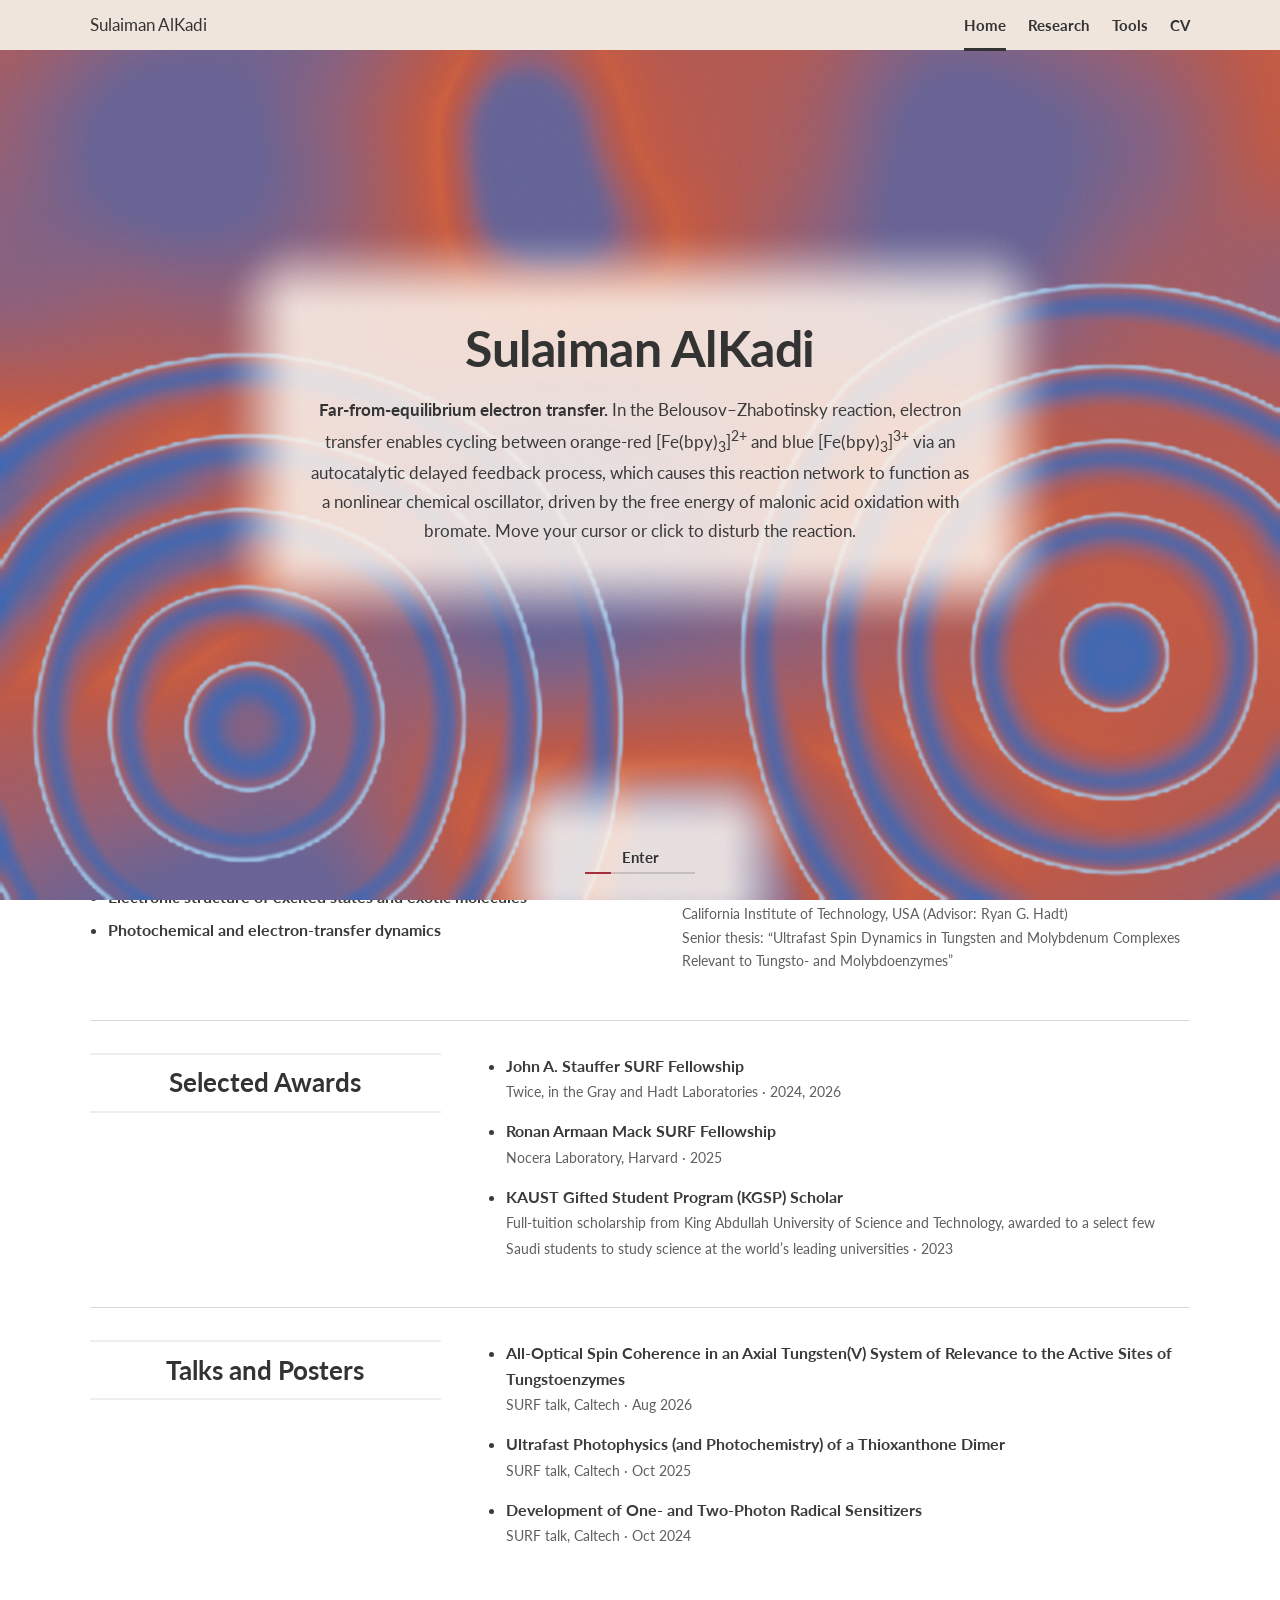
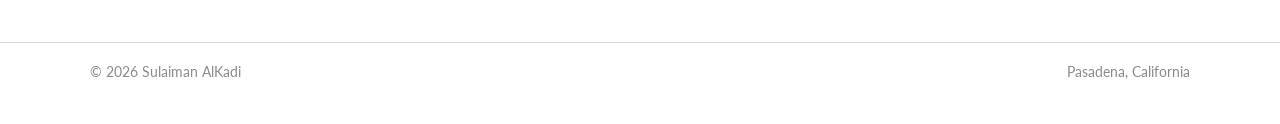
==== index.html @ 79c08b64 "Personal website" ====
<!DOCTYPE html>
<html lang="en">
<head>
<meta charset="utf-8">
<meta name="viewport" content="width=device-width, initial-scale=1">
<title>Sulaiman AlKadi</title>
<link rel="icon" href="favicon.ico" sizes="any">
<link rel="icon" type="image/png" sizes="48x48" href="favicon-48.png">
<link rel="apple-touch-icon" href="apple-touch-icon.png">
<meta name="description" content="Sulaiman AlKadi, chemistry undergraduate at Caltech: spectroscopy of spin and electron transfer in molecules, and software for reading spectra.">
<link rel="preconnect" href="https://fonts.googleapis.com">
<link rel="preconnect" href="https://fonts.gstatic.com" crossorigin>
<link rel="stylesheet" href="https://fonts.googleapis.com/css2?family=Lato:ital,wght@0,400;0,700;1,400&family=IBM+Plex+Mono&display=swap">
<link rel="stylesheet" href="style.css?v=11">
<script>
/* Decide before the first paint whether the opening cover runs: once per session, never with reduced motion. */
(function(){ try {
  var force = /[?&]intro(=|&|$)/.test(location.search);
  if (!force && (sessionStorage.getItem("cover-seen") || matchMedia("(prefers-reduced-motion: reduce)").matches)) return;
  document.documentElement.classList.add("cover-on");
} catch (e) {} })();
</script>
</head>
<body>

<header class="topbar">
  <div class="wrap">
    <a class="brand" href="index.html">Sulaiman AlKadi</a>
    <nav aria-label="Site">
      <a href="index.html" aria-current="page">Home</a>
      <a href="research.html">Research</a>
      <a href="tools.html">Tools</a>
      <a href="cv.html">CV</a>
    </nav>
  </div>
</header>

<div id="cover" aria-label="Opening animation">
  <canvas aria-hidden="true"></canvas>
  <div class="cover-text">
    <h1>Sulaiman AlKadi</h1>
    <p><b>Far-from-equilibrium electron transfer.</b> In the Belousov–Zhabotinsky reaction, electron transfer enables cycling between orange-red [Fe(bpy)<sub>3</sub>]<sup>2+</sup> and blue [Fe(bpy)<sub>3</sub>]<sup>3+</sup> via an autocatalytic delayed feedback process, which causes this reaction network to function as a nonlinear chemical oscillator, driven by the free energy of malonic acid oxidation with bromate. <span class="fine">Move your cursor or click to disturb the reaction.</span><span class="coarse">Tap to start a wave.</span></p>
  </div>
  <div class="cover-foot"><button class="cover-enter" type="button">Enter<span class="bar"><i></i></span></button></div>
</div>

<section class="home-band">
  <div class="wrap">
    <div class="who">
      <div class="disc">
        <img class="portrait" src="photo.jpg" alt="Sulaiman AlKadi"
             onerror="this.remove()">
      </div>
      <h1>Sulaiman AlKadi</h1>
      <p class="line">Undergraduate researcher</p>
      <p class="line"><a href="https://www.cce.caltech.edu/">California Institute of Technology</a></p>
      <p class="line">Hadt Laboratory</p>
    </div>
    <div class="greet">
      <h2>Hello, there</h2>
      <p>I am a senior in chemistry at Caltech, focusing on experimental physical chemistry, particularly spectroscopy, and I am also interested in electronic structure methods and scientific programming.</p>
      <p>I am applying to graduate programs in chemistry, chemical physics, and quantum science &amp; engineering, as well as other research positions. If you have an opportunity you would like to discuss or want to reach out, email is the easiest way to reach me.</p>
      <p><span class="email-stack"><span class="email-reveal" data-email="idakla.w.namialus|moc.liamg" tabindex="0"><span class="label">Show email</span><a class="addr" href="#">&nbsp;</a></span><span class="email-reveal" data-email="namialus|ude.hcetlac" tabindex="0"><span class="label">Show email</span><a class="addr" href="#">&nbsp;</a></span></span></p>
    </div>
  </div>
</section>

<div class="social" aria-label="Links">
  <a href="#" data-email="idakla.w.namialus|moc.liamg" title="Email" aria-label="Email"><svg viewBox="0 0 24 24"><path d="M2 5h20v14H2zm2 2v.5l8 5 8-5V7l-8 5z"/></svg></a>
  <a href="https://github.com/Sulaimaninator" title="GitHub" aria-label="GitHub"><svg viewBox="0 0 24 24"><path d="M12 2a10 10 0 0 0-3.2 19.5c.5.1.7-.2.7-.5v-1.8c-2.8.6-3.4-1.2-3.4-1.2-.4-1.1-1.1-1.5-1.1-1.5-.9-.6.1-.6.1-.6 1 .1 1.5 1 1.5 1 .9 1.6 2.4 1.1 3 .9.1-.7.4-1.1.6-1.4-2.2-.3-4.6-1.1-4.6-5 0-1.1.4-2 1-2.7-.1-.2-.4-1.2.1-2.6 0 0 .9-.3 2.8 1a9.6 9.6 0 0 1 5 0c1.9-1.3 2.8-1 2.8-1 .5 1.4.2 2.4.1 2.6.6.7 1 1.6 1 2.7 0 3.9-2.4 4.7-4.6 5 .4.3.7.9.7 1.9v2.8c0 .3.2.6.7.5A10 10 0 0 0 12 2z"/></svg></a>
  <a href="cv.html" title="CV" aria-label="CV">CV</a>
</div>

<main class="wrap">
  <div class="two">
    <div>
      <h2>Research Interests</h2>
      <ul>
        <li><a href="research.html#spectroscopy">Ultrafast and magnetic-resonance spectroscopy</a></li>
        <li><a href="research.html#electronic-structure">Electronic structure of excited states and exotic molecules</a></li>
        <li><a href="research.html#dynamics">Photochemical and electron-transfer dynamics</a></li>
      </ul>
    </div>
    <div>
      <h2>Education</h2>
      <ul class="edu">
        <li>🎓 <b>B.S., Chemistry, expected 2027</b><small>California Institute of Technology, USA (Advisor: Ryan G. Hadt)</small><small>Senior thesis: “Ultrafast Spin Dynamics in Tungsten and Molybdenum Complexes Relevant to Tungsto- and Molybdoenzymes”</small></li>
      </ul>
    </div>
  </div>

  <div class="labelled">
    <h2>Selected Awards</h2>
    <ul>
      <li><b>John A. Stauffer SURF Fellowship</b><small>Twice, in the Gray and Hadt Laboratories · 2024, 2026</small></li>
      <li><b>Ronan Armaan Mack SURF Fellowship</b><small>Nocera Laboratory, Harvard · 2025</small></li>
      <li><b>KAUST Gifted Student Program (KGSP) Scholar</b><small>Full-tuition scholarship from King Abdullah University of Science and Technology, awarded to a select few Saudi students to study science at the world’s leading universities · 2023</small></li>
    </ul>
  </div>

  <div class="labelled">
    <h2>Talks and Posters</h2>
    <ul>
      <li><b>All-Optical Spin Coherence in an Axial Tungsten(V) System of Relevance to the Active Sites of Tungstoenzymes</b><small>SURF talk, Caltech · Aug 2026</small></li>
      <li><b>Ultrafast Photophysics (and Photochemistry) of a Thioxanthone Dimer</b><small>SURF talk, Caltech · Oct 2025</small></li>
      <li><b>Development of One- and Two-Photon Radical Sensitizers</b><small>SURF talk, Caltech · Oct 2024</small></li>
    </ul>
  </div>
</main>

<footer><div class="wrap"><span>© 2026 Sulaiman AlKadi</span><span>Pasadena, California</span></div></footer>
<script src="cover.js?v=2"></script>
<script src="email.js?v=1"></script>
<script data-goatcounter="https://salkadi.goatcounter.com/count" async src="//gc.zgo.at/count.js"></script>
</body>
</html>
---- style.css ----
/* Sulaiman AlKadi — site stylesheet */
:root {
  --bar: #efe5dc;          /* top bar */
  --band: #fbf2ea;         /* page-title / home band */
  --disc: #f3c9b1;         /* circle behind the portrait */
  --paper: #ffffff;
  --panel: #f5f5f5;        /* grey info strip, cv cards */
  --ink: #3a3a3a;
  --ink-2: #5f5f5f;
  --ink-3: #8a8a8a;
  --rule: #d9d9d9;
  --heading: #333333;
  --title-faint: #e8b9a4;  /* big faint page title on the band */
  --link: #8a2536;
  --accent: #a62e40;
  --icon: #b5603f;         /* round social icons */
  --sans: "Lato", "Segoe UI", Helvetica, Arial, sans-serif;
  --mono: "IBM Plex Mono", Consolas, monospace;
  color-scheme: light;
}

* { box-sizing: border-box; }
[hidden] { display: none !important; }
html { scroll-behavior: smooth; }
body { margin: 0; background: var(--paper); color: var(--ink); font-family: var(--sans); font-size: 16px; line-height: 1.6; -webkit-font-smoothing: antialiased; }
a { color: var(--link); text-decoration: none; }
a:hover { text-decoration: underline; }
a:focus-visible, button:focus-visible { outline: 2px solid var(--accent); outline-offset: 2px; }
p { margin: 0 0 1em; }
h1, h2, h3 { font-family: var(--sans); color: var(--heading); font-weight: 700; line-height: 1.2; margin: 0; }

.wrap { width: min(1100px, calc(100% - 3rem)); margin: 0 auto; }
.narrow { width: min(860px, calc(100% - 3rem)); margin: 0 auto; }

/* text the owner fills in */
.fill { color: var(--ink-3); font-style: italic; border-bottom: 1px dashed #c9c9c9; }

/* ---------- top bar ---------- */
.topbar { background: var(--bar); position: sticky; top: 0; z-index: 10; }
.topbar .wrap { display: flex; justify-content: space-between; align-items: center; height: 50px; gap: 1rem; }
.topbar .brand { font-family: var(--sans); font-size: 1.05rem; color: var(--heading); }
.topbar .brand:hover { text-decoration: none; }
.topbar nav { display: flex; gap: 1.4rem; font-size: .95rem; font-weight: 700; }
.topbar nav a { color: var(--heading); padding: 14px 0 11px; border-bottom: 3px solid transparent; }
.topbar nav a:hover { text-decoration: none; color: #000; }
.topbar nav a[aria-current="page"] { border-bottom-color: var(--heading); }
@media (max-width: 640px) {
  .topbar nav { gap: .9rem; font-size: .85rem; }
  /* phones: the nav takes its own row under the name (it was wider than the screen) */
  .topbar .wrap { flex-wrap: wrap; height: auto; row-gap: 0; padding-top: .45rem; }
  .topbar nav { width: 100%; justify-content: space-between; gap: .4rem; }
  .topbar nav a { padding: 8px 0 7px; }
}

/* ---------- home band ---------- */
.home-band { background: var(--band); padding: 3.5rem 0 3rem; }
.home-band .wrap { display: grid; grid-template-columns: 1fr 1.1fr; gap: 3rem; align-items: start; }
.who { text-align: center; }
.disc { width: 300px; height: 300px; border-radius: 50%; background: var(--disc); margin: 0 auto 2rem; display: grid; place-items: center; }
.portrait { width: 245px; height: 245px; border-radius: 50%; object-fit: cover; display: block; }
.portrait.placeholder { background: #fff8f3; color: var(--ink-3); font-size: .85rem; display: grid; place-items: center; text-align: center; padding: 1rem; line-height: 1.4; }
.who h1 { font-size: 2.6rem; letter-spacing: -.01em; margin-bottom: 1rem; }
.who .line { font-size: 1.15rem; font-weight: 700; color: var(--ink-3); margin: 0 0 .3rem; }
.who .line a { color: #1f5fbf; }
.greet h2 { font-size: 2.4rem; color: var(--ink-3); margin-bottom: 1.6rem; }
.greet p { font-size: 1.15rem; line-height: 1.75; }
@media (max-width: 820px) { .home-band .wrap { grid-template-columns: 1fr; } .disc { width: 240px; height: 240px; } .portrait { width: 196px; height: 196px; } }

/* ---------- social icons ---------- */
.social { display: flex; justify-content: center; gap: 1.6rem; padding: 2.4rem 0 1.4rem; }
.social a { width: 54px; height: 54px; border-radius: 50%; background: var(--icon); color: #fff; display: grid; place-items: center; font-family: var(--sans); font-size: 1.15rem; font-weight: 700; }
.social a:hover { text-decoration: none; background: var(--accent); }
.social a svg { width: 26px; height: 26px; fill: #fff; }

/* ---------- two-column home sections ---------- */
.two { display: grid; grid-template-columns: 1fr 1fr; gap: 3rem; padding: 2rem 0; }
.two h2 { font-size: 1.6rem; text-align: center; margin-bottom: 1.2rem; }
.two ul { margin: 0; padding-left: 1.1rem; }
.two li { margin-bottom: .45rem; font-weight: 700; }
.two li a { color: var(--ink); }
.edu { list-style: none; padding: 0; }
.edu li { font-weight: 400; margin-bottom: 1rem; }
.edu b { display: block; }
.edu small { color: var(--ink-2); font-size: .9rem; display: block; }
@media (max-width: 820px) { .two { grid-template-columns: 1fr; } }

.labelled { display: grid; grid-template-columns: 1fr 2fr; gap: 3rem; padding: 2rem 0; border-top: 1px solid var(--rule); }
.labelled h2 { font-size: 1.6rem; text-align: center; padding: .8rem 0; border-top: 2px solid #eee; border-bottom: 2px solid #eee; align-self: start; }
.labelled ul { margin: 0; padding-left: 1.1rem; }
.labelled li { margin-bottom: .9rem; }
.labelled li b { display: block; }
.labelled li small { color: var(--ink-2); font-size: .9rem; }
@media (max-width: 820px) { .labelled { grid-template-columns: 1fr; gap: 1rem; } }

/* ---------- page title band ---------- */
.title-band { background: var(--band); padding: 2.6rem 0 2.2rem; }
.title-band .wrap { text-align: right; }
.title-band h1 { font-size: 3.2rem; color: var(--title-faint); letter-spacing: -.01em; }
.strip { background: var(--panel); padding: 1rem 0; font-size: .95rem; color: var(--ink-2); }

/* ---------- research entries ---------- */
.entry { padding: 2.4rem 0 1.4rem; }
.entry > h2 { font-size: 2rem; padding: .6rem 0; border-top: 2px solid #e6e6e6; border-bottom: 2px solid #e6e6e6; margin-bottom: 1.6rem; }
.entry .cols { display: grid; grid-template-columns: 1.15fr 1fr; gap: 2.5rem; align-items: start; }
.entry .cols.flip { grid-template-columns: 1fr 1.15fr; }
.entry .cols.flip .text { order: 2; }
.entry .text p { text-align: justify; hyphens: auto; }
.entry figure { margin: 0; text-align: center; }
.entry figure img { max-width: 100%; height: auto; }
.entry figure canvas.anim { display: block; width: 100%; aspect-ratio: 4 / 3; }
.entry figure .figbox { border: 1px dashed #cfcfcf; background: #fafafa; aspect-ratio: 4 / 3; display: grid; place-items: center; color: var(--ink-3); font-size: .9rem; font-style: italic; padding: 1rem; }
.entry figcaption { font-size: .85rem; color: var(--ink-2); margin-top: .6rem; }
.entry figcaption b { color: var(--ink); }
@media (max-width: 820px) { .entry .cols, .entry .cols.flip { grid-template-columns: 1fr; } .entry .cols.flip .text { order: 0; } }

/* ---------- publications / notes ---------- */
.pubs { padding: 1.5rem 0 2rem; }
.pubs h2 { font-size: 1.5rem; margin: 1.8rem 0 .8rem; padding-bottom: .4rem; border-bottom: 2px solid #e6e6e6; }
.pubs ol { margin: 0; padding-left: 1.4rem; }
.pubs li { margin-bottom: .9rem; }
.pubs li b { display: block; }
.pubs li b a { color: var(--heading); text-decoration: underline; }
.pubs li small { color: var(--ink-2); font-size: .9rem; }
.pubs li .links { font-size: .85rem; }
.pubs li .links a { margin-right: .8rem; }

/* ---------- software ---------- */
.tools { padding: 1.5rem 0 2rem; }
.tool { display: grid; grid-template-columns: 220px 1fr; gap: 2rem; padding: 1.8rem 0; border-bottom: 1px solid var(--rule); }
.tool:last-child { border-bottom: 0; }
.tool h2 { font-size: 1.45rem; }
.tool .meta { font-size: .85rem; color: var(--ink-2); margin-top: .4rem; line-height: 1.5; }
.tool .meta code { font-family: var(--mono); font-size: .8rem; background: var(--panel); padding: .1rem .35rem; border-radius: 3px; }
.tool .links { margin-top: .6rem; display: flex; flex-wrap: wrap; gap: .5rem; }
.tool .links a { font-size: .85rem; font-weight: 700; border: 1px solid var(--rule); border-radius: 3px; padding: .25rem .6rem; color: var(--heading); }
.tool .links a.live { background: var(--accent); border-color: var(--accent); color: #fff; }
.tool .links a:hover { text-decoration: none; border-color: var(--heading); }
.tool .body p { text-align: justify; hyphens: auto; }
.tool .body p:last-child { margin-bottom: 0; }
@media (max-width: 820px) { .tool { grid-template-columns: 1fr; gap: .8rem; } }

/* ---------- cv ---------- */
.cv { padding: 1.5rem 0 2rem; display: grid; gap: 1.5rem; }
.card { background: var(--panel); border: 1px solid #e6e6e6; border-radius: 4px; padding: 1.4rem 1.6rem; }
.card h2 { font-size: 1.45rem; margin-bottom: 1rem; }
.card table { width: 100%; border-collapse: collapse; font-size: .95rem; }
.card td { padding: .35rem .4rem; vertical-align: top; }
.card td:first-child { font-weight: 700; width: 11em; }
@media (max-width: 520px) {
  .card { padding: 1rem 1rem; }
  .card td { display: block; padding: .1rem 0; }
  .card td:first-child { width: auto; padding-top: .55rem; }
}
.row { display: grid; grid-template-columns: 120px 1fr; gap: 1.2rem; padding: .9rem 0; border-bottom: 1px solid #e3e3e3; }
.row:last-child { border-bottom: 0; }
.row .year { font-size: .7rem; font-weight: 700; letter-spacing: .06em; text-transform: uppercase; color: #fff; background: var(--accent); border-radius: 3px; padding: .25rem .5rem; text-align: center; align-self: start; justify-self: start; min-width: 72px; }
.row b { display: block; }
.row ul { margin: .3rem 0 0; padding-left: 1.1rem; color: var(--ink-2); font-size: .95rem; }
.row .sub { color: var(--ink-2); font-size: .95rem; }
.cv-actions { display: flex; gap: 1rem; align-items: center; font-size: .95rem; }
.cv-actions a.btn { background: var(--accent); color: #fff; padding: .5rem 1rem; border-radius: 3px; font-weight: 700; }
.cv-actions a.btn:hover { text-decoration: none; background: var(--link); }
@media (max-width: 640px) { .row { grid-template-columns: 1fr; gap: .4rem; } }

/* ---------- footer ---------- */
footer { border-top: 1px solid var(--rule); margin-top: 3rem; padding: 1.2rem 0 2.5rem; font-size: .85rem; color: var(--ink-3); }
footer .wrap { display: flex; justify-content: space-between; flex-wrap: wrap; gap: .5rem 1.5rem; }

/* ---------- SuperSpinner demo page ---------- */
.ss-controls { display: flex; flex-wrap: wrap; gap: .8rem 1.4rem; align-items: center; margin: 1.6rem 0 1rem; }
.ss-controls label { font-size: .9rem; color: var(--ink-2); display: inline-flex; align-items: center; gap: .4rem; }
.ss-controls input[type="checkbox"] { accent-color: var(--accent); }
.btn { display: inline-flex; align-items: center; padding: .5rem 1rem; border: 1px solid var(--rule); border-radius: 3px; font-family: var(--sans); font-size: .9rem; font-weight: 700; color: var(--heading); background: #fff; cursor: pointer; }
.btn.primary { background: var(--accent); border-color: var(--accent); color: #fff; }
.btn.primary:hover { background: var(--link); }
.btn:disabled { opacity: .5; cursor: default; }
.ss-status { font-family: var(--mono); font-size: .78rem; color: var(--ink-3); margin: 0 0 1rem; min-height: 1.2em; }
.ss-grid { display: grid; grid-template-columns: minmax(0, 3fr) minmax(280px, 2fr); gap: 2rem; align-items: start; }
.ss-plot { background: #fff; border: 1px solid var(--rule); padding: .4rem; }
.ss-canvas { display: block; width: 100%; height: 380px; }
.ss-note, .ss-time { font-family: var(--mono); font-size: .74rem; color: var(--ink-3); margin: .6rem 0 0; }
.ss-table { width: 100%; border-collapse: collapse; font-size: .9rem; font-variant-numeric: tabular-nums; }
.ss-table th, .ss-table td { text-align: left; padding: .4rem .5rem; border-bottom: 1px solid var(--rule); vertical-align: top; }
.ss-table thead th { font-size: .7rem; text-transform: uppercase; letter-spacing: .08em; color: var(--ink-3); }
.ss-table tbody th { font-weight: 700; color: var(--ink-2); }
.ss-table td { font-family: var(--mono); font-size: .84rem; }
.ss-table td.ok { color: var(--ink); }
.ss-table td.miss { color: var(--accent); }
.ss-how { margin: 2rem 0 0; color: var(--ink-2); font-size: .95rem; max-width: 760px; }
.ss-how h2 { font-size: 1.2rem; margin-bottom: .6rem; }
.ss-how p { text-align: justify; }
@media (max-width: 820px) { .ss-grid { grid-template-columns: 1fr; } .ss-canvas { height: 320px; } }
/* tokens the demo script reads */
:root { --grid: #e9e9e9; --trace: #a62e40; --ink-3: #8a8a8a; --accent-ink: #8a2536; }

/* ---------- tool write-up pages (Starling) ---------- */
.writeup { padding: 1rem 0 2rem; }
.writeup h2 { font-size: 1.7rem; padding: .5rem 0; border-top: 2px solid #e6e6e6; border-bottom: 2px solid #e6e6e6; margin: 2.2rem 0 1.2rem; }
.writeup h3 { font-size: 1.15rem; margin: 1.4rem 0 .6rem; }
.writeup p { text-align: justify; hyphens: auto; }
.writeup ul { padding-left: 1.2rem; }
.writeup li { margin-bottom: .5rem; }
.writeup code { font-family: var(--mono); font-size: .85em; background: var(--panel); padding: .1rem .3rem; border-radius: 3px; }
.writeup figure { margin: 1.4rem 0; text-align: center; }
.writeup figure img { max-width: 100%; height: auto; border: 1px solid var(--rule); }
.writeup figcaption { font-size: .85rem; color: var(--ink-2); margin-top: .6rem; text-align: left; }
.writeup .shots { display: grid; grid-template-columns: 1fr 1fr; gap: 1rem; }
.writeup .shots figure { margin: 0; }
.tbl { width: 100%; border-collapse: collapse; font-size: .92rem; margin: .8rem 0 1.2rem; font-variant-numeric: tabular-nums; }
.tbl th, .tbl td { text-align: left; padding: .4rem .6rem; border-bottom: 1px solid var(--rule); vertical-align: top; }
.tbl thead th { font-size: .75rem; text-transform: uppercase; letter-spacing: .06em; color: var(--ink-3); }
.tbl td.num { font-family: var(--mono); font-size: .85rem; }
.tbl-wrap { overflow-x: auto; }
.embed { border: 1px solid var(--rule); background: #fafafa; margin: 1rem 0 .4rem; }
.embed iframe { display: block; width: 100%; height: 1800px; border: 0; }
.embed-note { font-size: .85rem; color: var(--ink-3); margin: 0 0 1rem; }
@media (max-width: 820px) { .writeup .shots { grid-template-columns: 1fr; } .embed iframe { height: 2600px; } }

/* ---------- step scaffolding shared with the Starling app ---------- */
.step { padding: 2rem 0 .5rem; border-top: 1px solid var(--rule); }
.step:first-of-type { border-top: 0; }
.step > h2 { font-size: 1.45rem; display: flex; align-items: baseline; gap: .6rem; }
.step > h2 .n { font-family: var(--sans); font-size: .95rem; color: #fff; background: var(--accent); border-radius: 3px; padding: .1rem .5rem; line-height: 1.5; }
.step > .lede { color: var(--ink-2); font-size: .95rem; margin: .5rem 0 1.1rem; max-width: 72ch; }
.step code { font-family: var(--mono); font-size: .85em; background: var(--panel); padding: .05rem .3rem; }
.dropzone { border: 2px dashed #cdbfb4; background: var(--band); border-radius: 5px; padding: 2.2rem 1rem; text-align: center; cursor: pointer; transition: background .12s; }
.dropzone:hover, .dropzone.hot { background: #f7e8dc; border-color: var(--accent); }
.dropzone b { display: block; font-size: 1.1rem; margin-bottom: .3rem; color: var(--heading); }
.dropzone span { font-size: .85rem; color: var(--ink-2); font-family: var(--mono); }
.loadrow { display: flex; flex-wrap: wrap; gap: .6rem; margin-top: .9rem; align-items: center; }
.btn.sm { padding: .3rem .65rem; font-size: .8rem; }
.btn:hover:not(:disabled) { border-color: var(--heading); }
.optrow { display: flex; flex-wrap: wrap; gap: .7rem 1.5rem; align-items: center; margin: .6rem 0 1rem; }
.optrow label { font-size: .9rem; color: var(--ink-2); display: inline-flex; align-items: center; gap: .4rem; cursor: pointer; }
.optrow input[type=checkbox] { accent-color: var(--accent); width: 15px; height: 15px; cursor: pointer; }
.optrow input[type=number], .optrow select { font-family: var(--mono); font-size: .82rem; padding: .25rem .4rem; border: 1px solid var(--rule); border-radius: 3px; background: #fff; }
.optrow input[type=number] { width: 6.5rem; }
.optrow select { font-family: var(--sans); font-size: .88rem; }
.grid2 { display: grid; grid-template-columns: minmax(0, 3fr) minmax(260px, 2fr); gap: 1.8rem; align-items: start; }
.plot { background: #fff; border: 1px solid var(--rule); padding: .4rem; }
.plot canvas { display: block; width: 100%; height: 380px; }
.cap { font-family: var(--mono); font-size: .74rem; color: var(--ink-3); margin: .5rem 0 .4rem; }
table.t { width: 100%; border-collapse: collapse; font-size: .9rem; font-variant-numeric: tabular-nums; }
table.t th, table.t td { text-align: left; padding: .42rem .5rem; border-bottom: 1px solid var(--rule); vertical-align: top; }
table.t thead th { font-size: .7rem; text-transform: uppercase; letter-spacing: .08em; color: var(--ink-3); font-weight: 700; }
table.t tbody th { font-weight: 700; color: var(--ink-2); }
table.t td { font-family: var(--mono); font-size: .84rem; }
table.t td.ok { color: var(--ink); } table.t td.miss { color: var(--accent); }
table.t .src { font-size: .68rem; color: var(--ink-3); font-family: var(--sans); text-transform: uppercase; letter-spacing: .05em; }
.muted { color: var(--ink-3); font-family: var(--sans); }
.note { font-size: .88rem; padding: .5rem .8rem; margin: .5rem 0; border-left: 3px solid #8a5d12; background: var(--panel); line-height: 1.5; }
.note.ok { border-left-color: #2e7d55; }
details.adv { margin: .8rem 0 1rem; border: 1px solid var(--rule); border-radius: 4px; background: var(--panel); }
details.adv > summary { cursor: pointer; padding: .5rem .8rem; font-size: .85rem; font-weight: 700; color: var(--ink-2); list-style: none; }
details.adv > summary::-webkit-details-marker { display: none; }
details.adv > summary:before { content: "\25B8  "; color: var(--ink-3); }
details.adv[open] > summary:before { content: "\25BE  "; }
details.adv .inner { padding: .2rem .9rem .8rem; }
details.adv pre { font-family: var(--mono); font-size: .8rem; background: #fff; border: 1px solid var(--rule); padding: .7rem .9rem; overflow-x: auto; margin: .4rem 0 .6rem; }
.ss-status.ok { color: #2e7d55; } .ss-status.bad { color: #a53c2a; }
@media (max-width: 820px) { .grid2 { grid-template-columns: 1fr; } .plot canvas { height: 320px; } }


/* ---------- opening cover (home page, once per session) ---------- */
#cover { display: none; position: fixed; left: 0; right: 0; top: 50px; bottom: 0; z-index: 9;
  background: #e5703c; opacity: 1; transition: opacity .9s ease; }
html.cover-on { overflow: hidden; }
html.cover-on #cover { display: block; }
#cover.leaving { opacity: 0; pointer-events: none; }
#cover canvas { position: absolute; inset: 0; width: 100%; height: 100%; display: block; cursor: crosshair; touch-action: none; }
.cover-text { position: absolute; left: 50%; top: 45%; transform: translate(-50%, -50%); width: min(660px, calc(100% - 3rem));
  text-align: center; pointer-events: none; }
.cover-text h1 { font-size: clamp(2.2rem, 5vw, 3.1rem); letter-spacing: -.01em; margin: 0 0 1.1rem; color: var(--heading); }
.cover-text p { font-size: 1.06rem; line-height: 1.7; color: var(--ink); margin: 0; }
.cover-text p b { color: var(--heading); }
.cover-text .coarse { display: none; }
@media (pointer: coarse) { .cover-text .fine { display: none; } .cover-text .coarse { display: inline; } }
.cover-foot { position: absolute; left: 0; right: 0; bottom: 20px; display: flex; justify-content: center; pointer-events: none; }
.cover-enter { pointer-events: auto; font: 700 .95rem var(--sans); color: var(--heading); background: none; border: 0;
  padding: .35rem 1rem; cursor: pointer; display: flex; flex-direction: column; align-items: center; gap: .4rem; }
.cover-enter:hover { color: var(--accent); }
.cover-enter .bar { width: 110px; height: 2px; background: rgba(51,51,51,.18); overflow: hidden; }
.cover-enter .bar i { display: block; height: 100%; background: var(--accent); transform: scaleX(0); transform-origin: left; }
@media (max-width: 640px) { .cover-text { top: 42%; } .cover-text p { font-size: .98rem; } }
@media (prefers-reduced-motion: reduce) { #cover { display: none !important; } html.cover-on { overflow: auto; } }

/* ---------- email blocks: "Show email" until hovered, focused or tapped ---------- */
.email-stack { display: inline-flex; flex-direction: column; align-items: stretch; gap: .35rem; vertical-align: top; }
p .email-stack { display: flex; width: max-content; margin-top: .5rem; }
.email-reveal { display: inline-grid; cursor: pointer; font-size: .9rem; line-height: 1.4;
  border: 1px solid var(--rule); border-radius: 4px; background: #fff; padding: .2rem .65rem; }
.email-reveal > * { grid-area: 1 / 1; transition: opacity .15s ease; }
.email-reveal .label { color: var(--ink-2); justify-self: center; }
.email-reveal .addr { justify-self: center; }
.email-reveal .addr { opacity: 0; pointer-events: none; color: var(--link); }
.email-reveal:hover .label, .email-reveal:focus-within .label, .email-reveal.open .label { opacity: 0; }
.email-reveal:hover .addr, .email-reveal:focus-within .addr, .email-reveal.open .addr { opacity: 1; pointer-events: auto; }
.email-reveal:hover, .email-reveal:focus-within, .email-reveal.open { border-color: var(--link); }
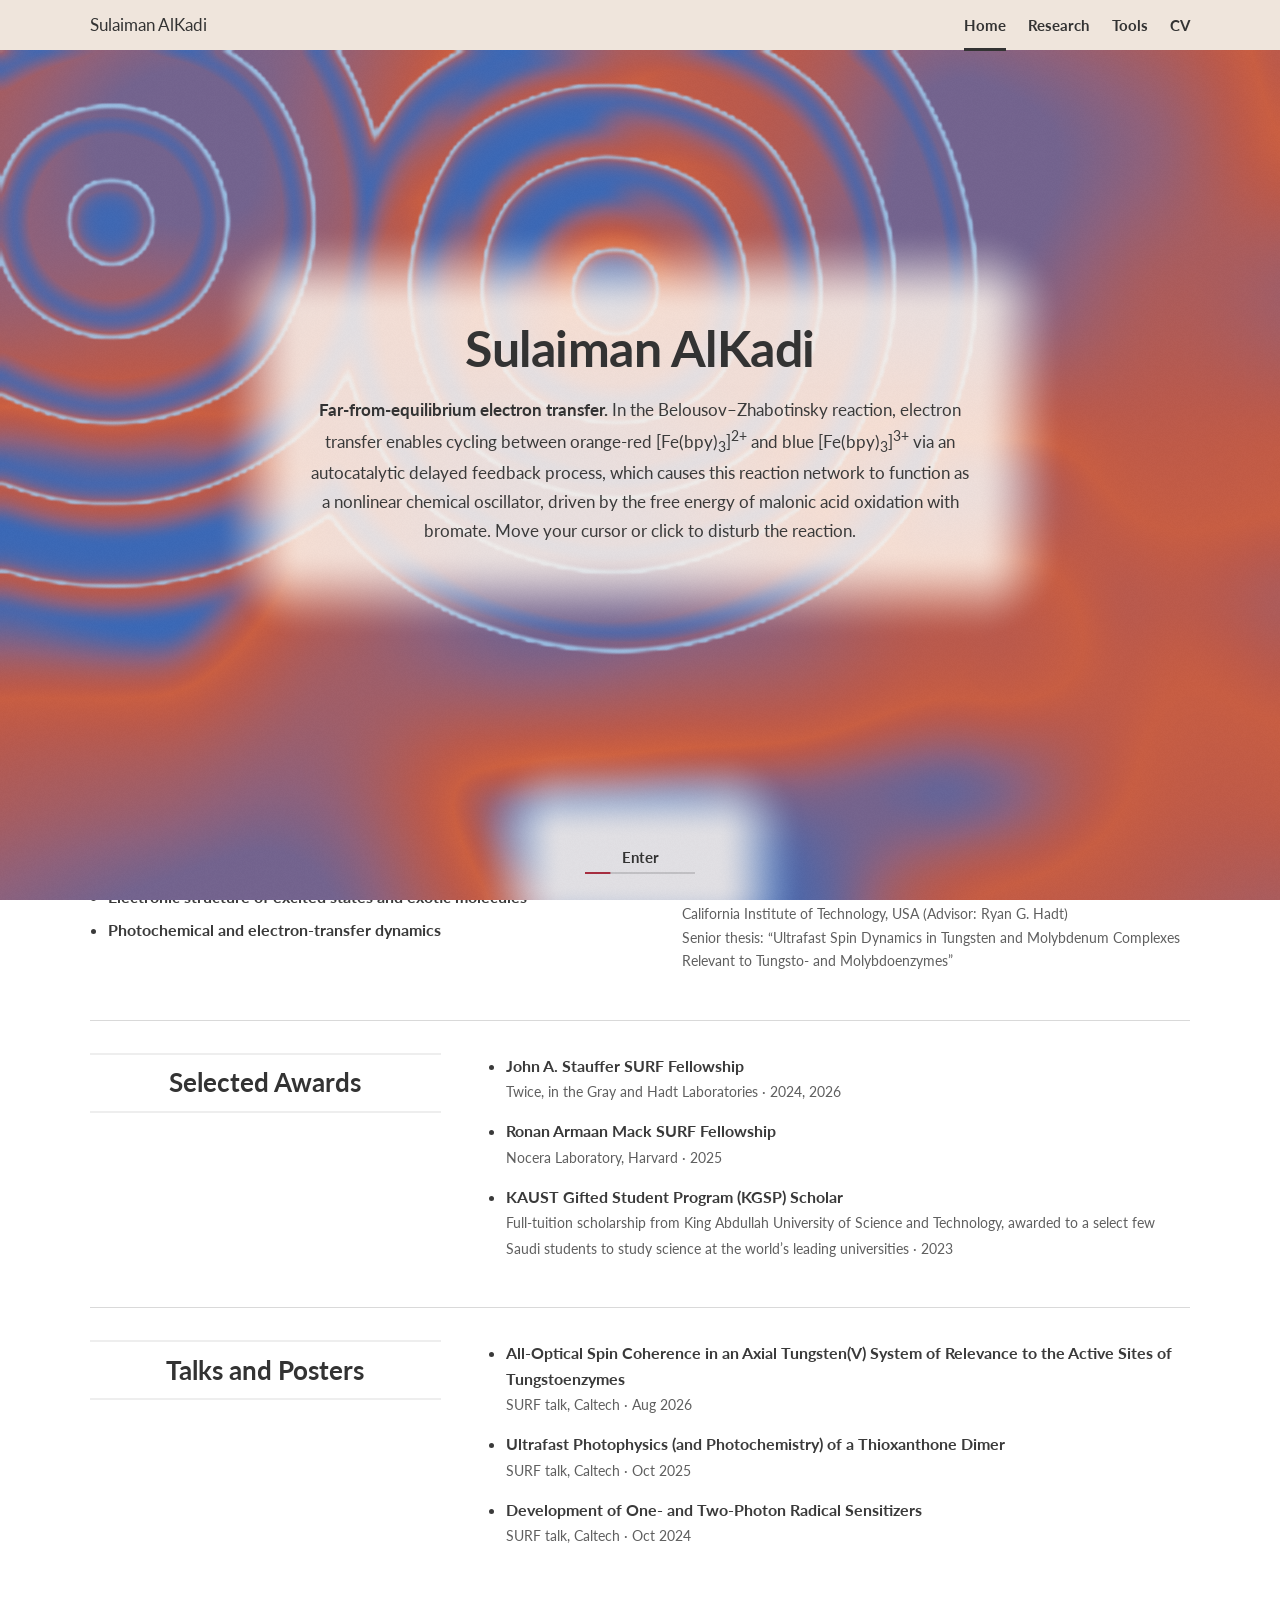
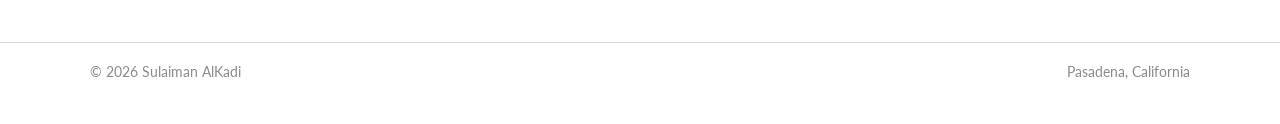
==== commit 279aa003: "Add sitemap and site verification" ====
--- a/index.html
+++ b/index.html
@@ -4,6 +4,7 @@
 <meta charset="utf-8">
 <meta name="viewport" content="width=device-width, initial-scale=1">
 <title>Sulaiman AlKadi</title>
+<meta name="google-site-verification" content="5nGicqn2dTSxSyJjdzMn4YjKwUlPhurHAgPeNk4xbSI" />
 <link rel="icon" href="favicon.ico" sizes="any">
 <link rel="icon" type="image/png" sizes="48x48" href="favicon-48.png">
 <link rel="apple-touch-icon" href="apple-touch-icon.png">
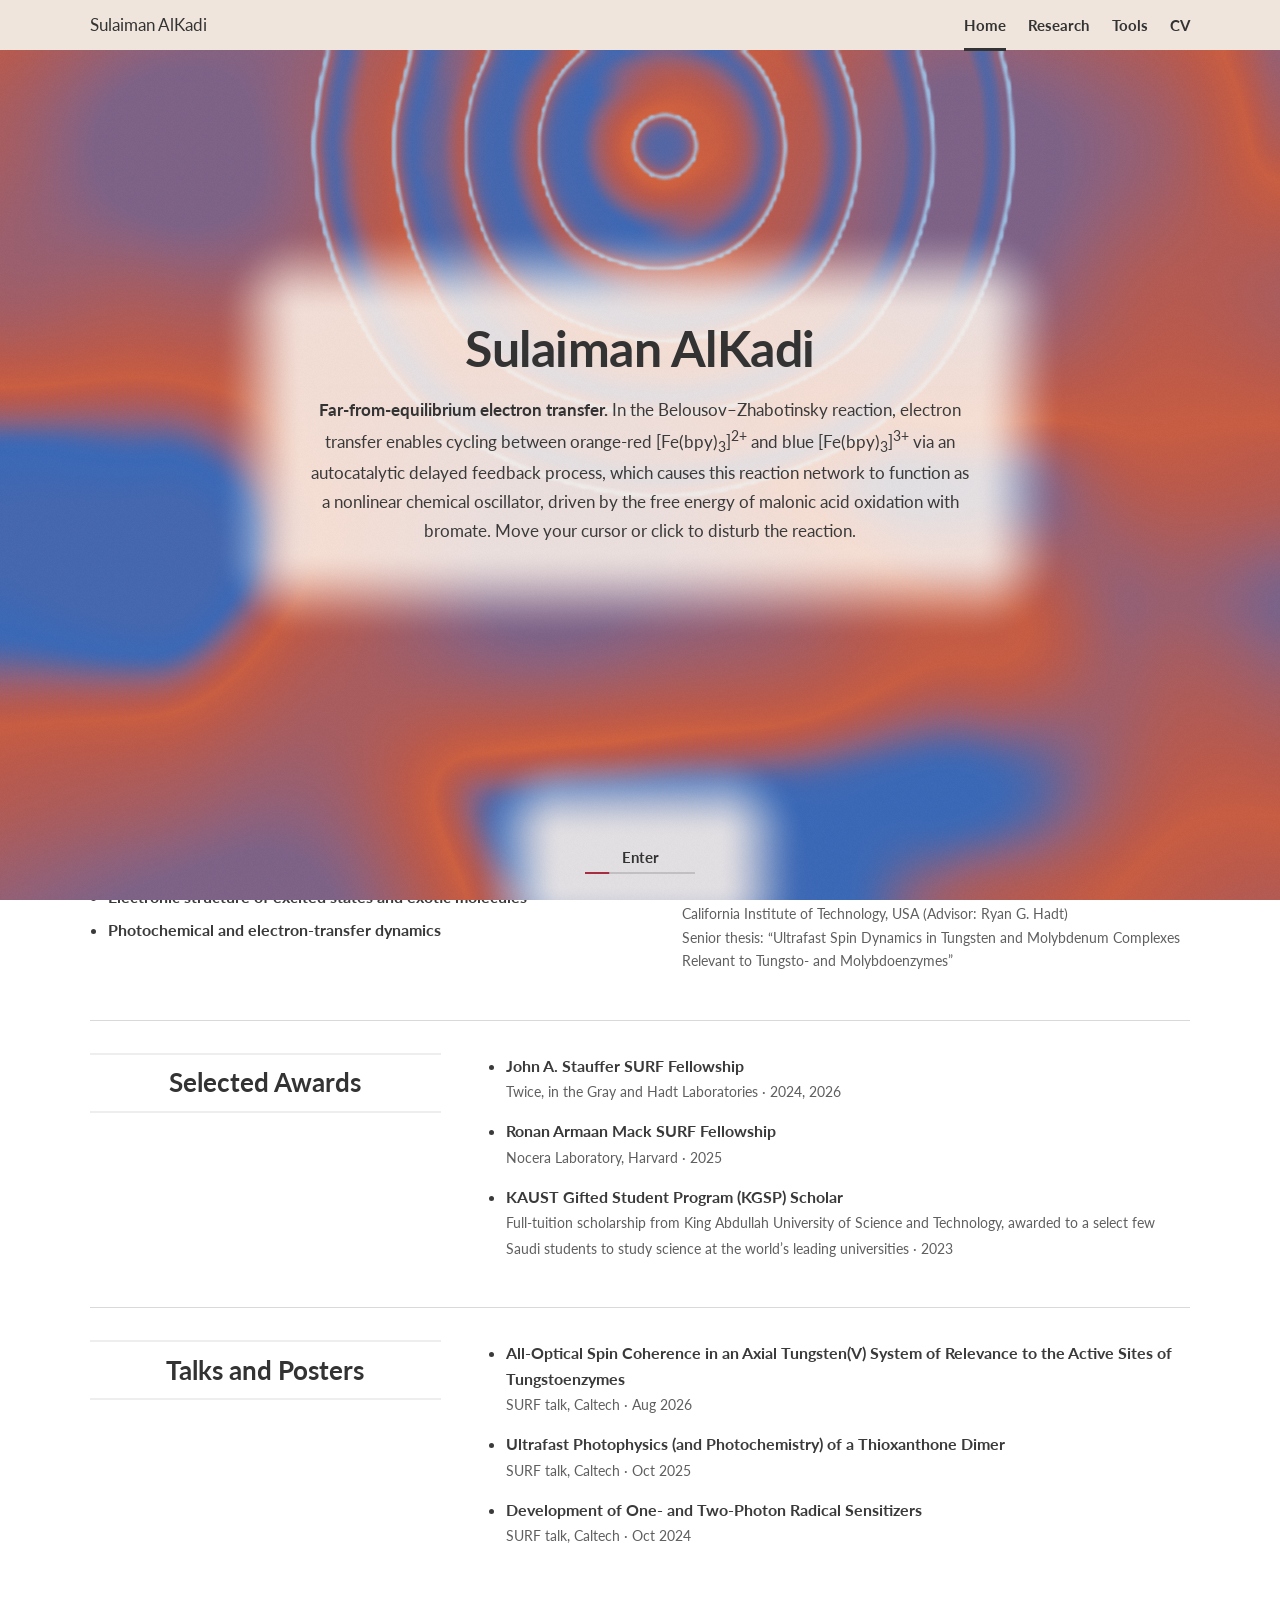
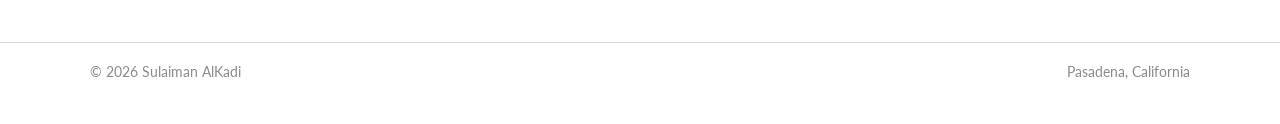
==== commit b6ea82e5: "Track clicks on links and buttons" ====
--- a/index.html
+++ b/index.html
@@ -61,14 +61,14 @@
       <h2>Hello, there</h2>
       <p>I am a senior in chemistry at Caltech, focusing on experimental physical chemistry, particularly spectroscopy, and I am also interested in electronic structure methods and scientific programming.</p>
       <p>I am applying to graduate programs in chemistry, chemical physics, and quantum science &amp; engineering, as well as other research positions. If you have an opportunity you would like to discuss or want to reach out, email is the easiest way to reach me.</p>
-      <p><span class="email-stack"><span class="email-reveal" data-email="idakla.w.namialus|moc.liamg" tabindex="0"><span class="label">Show email</span><a class="addr" href="#">&nbsp;</a></span><span class="email-reveal" data-email="namialus|ude.hcetlac" tabindex="0"><span class="label">Show email</span><a class="addr" href="#">&nbsp;</a></span></span></p>
+      <p><span class="email-stack"><span data-goatcounter-click="show-email" class="email-reveal" data-email="idakla.w.namialus|moc.liamg" tabindex="0"><span class="label">Show email</span><a class="addr" href="#">&nbsp;</a></span><span data-goatcounter-click="show-email" class="email-reveal" data-email="namialus|ude.hcetlac" tabindex="0"><span class="label">Show email</span><a class="addr" href="#">&nbsp;</a></span></span></p>
     </div>
   </div>
 </section>
 
 <div class="social" aria-label="Links">
   <a href="#" data-email="idakla.w.namialus|moc.liamg" title="Email" aria-label="Email"><svg viewBox="0 0 24 24"><path d="M2 5h20v14H2zm2 2v.5l8 5 8-5V7l-8 5z"/></svg></a>
-  <a href="https://github.com/Sulaimaninator" title="GitHub" aria-label="GitHub"><svg viewBox="0 0 24 24"><path d="M12 2a10 10 0 0 0-3.2 19.5c.5.1.7-.2.7-.5v-1.8c-2.8.6-3.4-1.2-3.4-1.2-.4-1.1-1.1-1.5-1.1-1.5-.9-.6.1-.6.1-.6 1 .1 1.5 1 1.5 1 .9 1.6 2.4 1.1 3 .9.1-.7.4-1.1.6-1.4-2.2-.3-4.6-1.1-4.6-5 0-1.1.4-2 1-2.7-.1-.2-.4-1.2.1-2.6 0 0 .9-.3 2.8 1a9.6 9.6 0 0 1 5 0c1.9-1.3 2.8-1 2.8-1 .5 1.4.2 2.4.1 2.6.6.7 1 1.6 1 2.7 0 3.9-2.4 4.7-4.6 5 .4.3.7.9.7 1.9v2.8c0 .3.2.6.7.5A10 10 0 0 0 12 2z"/></svg></a>
+  <a data-goatcounter-click="home-github" href="https://github.com/Sulaimaninator" title="GitHub" aria-label="GitHub"><svg viewBox="0 0 24 24"><path d="M12 2a10 10 0 0 0-3.2 19.5c.5.1.7-.2.7-.5v-1.8c-2.8.6-3.4-1.2-3.4-1.2-.4-1.1-1.1-1.5-1.1-1.5-.9-.6.1-.6.1-.6 1 .1 1.5 1 1.5 1 .9 1.6 2.4 1.1 3 .9.1-.7.4-1.1.6-1.4-2.2-.3-4.6-1.1-4.6-5 0-1.1.4-2 1-2.7-.1-.2-.4-1.2.1-2.6 0 0 .9-.3 2.8 1a9.6 9.6 0 0 1 5 0c1.9-1.3 2.8-1 2.8-1 .5 1.4.2 2.4.1 2.6.6.7 1 1.6 1 2.7 0 3.9-2.4 4.7-4.6 5 .4.3.7.9.7 1.9v2.8c0 .3.2.6.7.5A10 10 0 0 0 12 2z"/></svg></a>
   <a href="cv.html" title="CV" aria-label="CV">CV</a>
 </div>
 
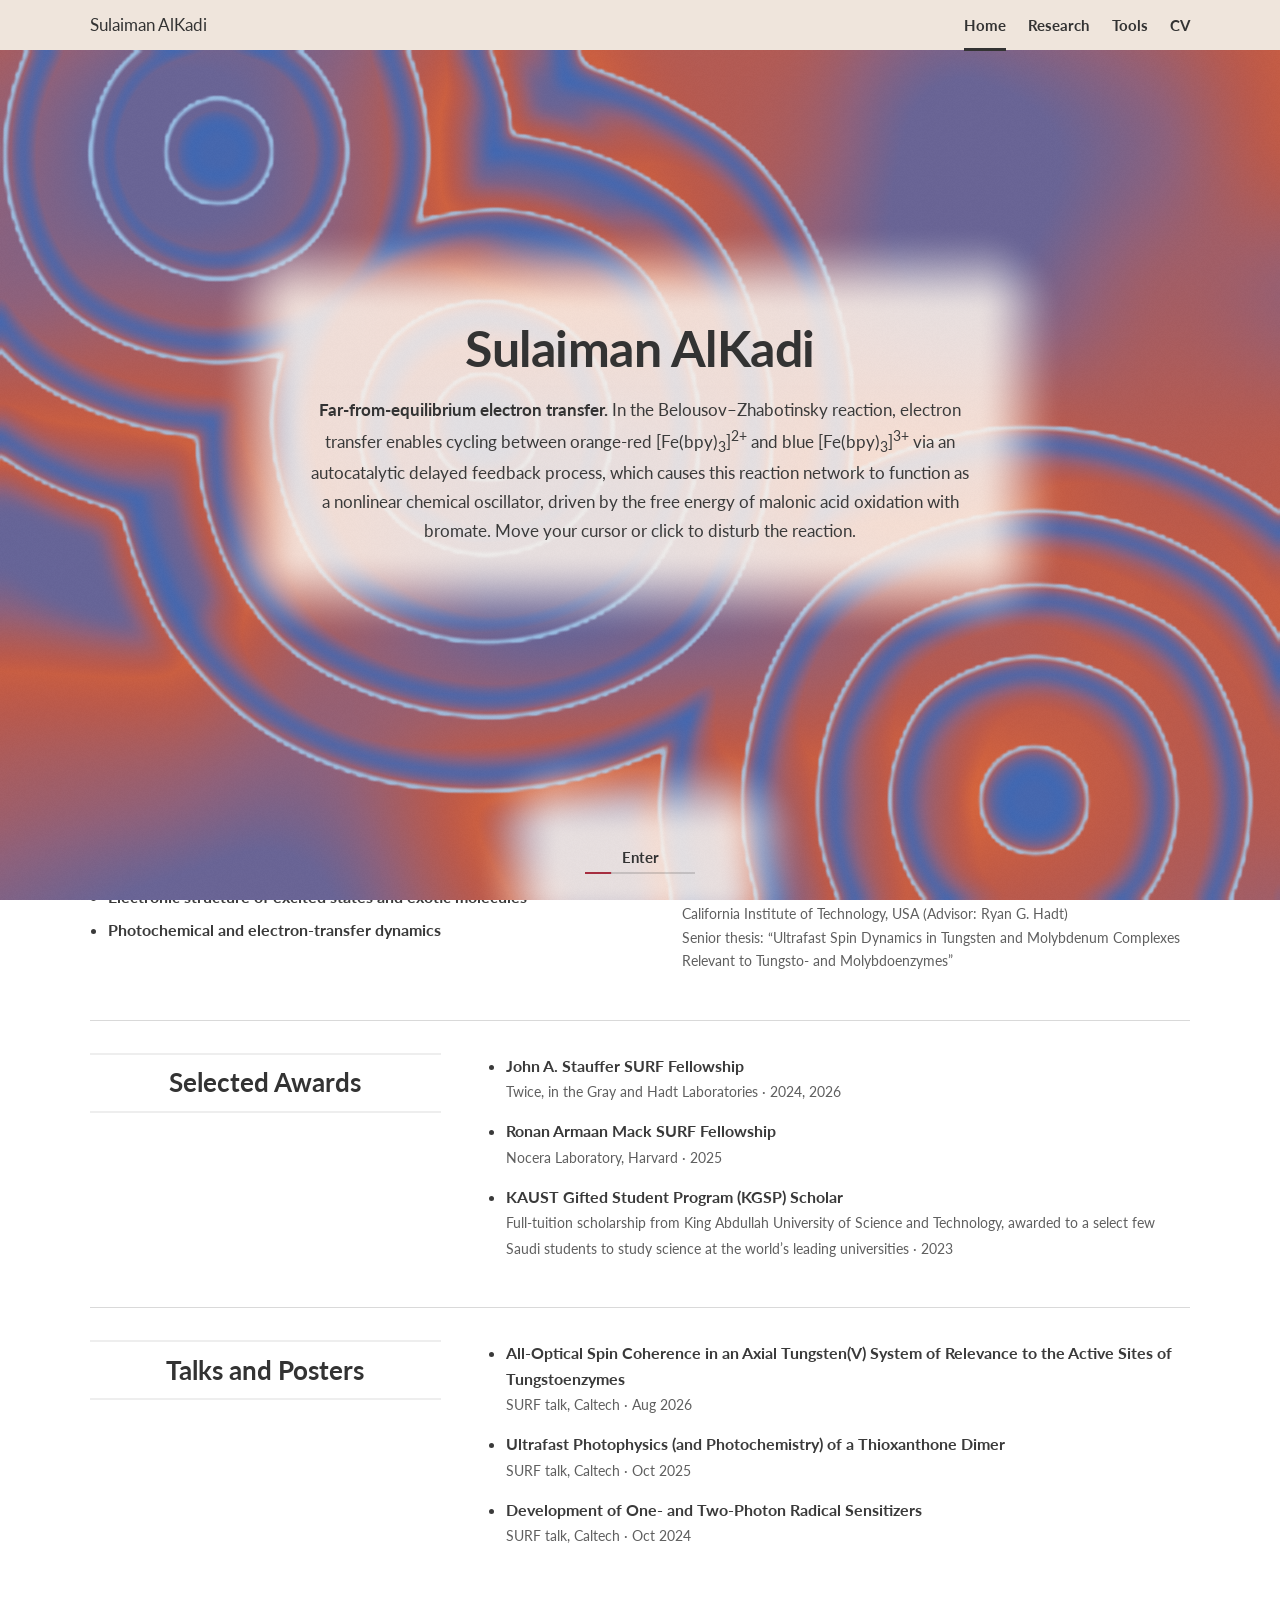
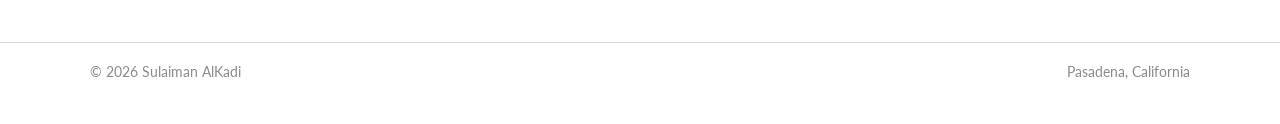
==== commit dd73b6b7: "Label tracked clicks" ====
--- a/index.html
+++ b/index.html
@@ -61,14 +61,14 @@
       <h2>Hello, there</h2>
       <p>I am a senior in chemistry at Caltech, focusing on experimental physical chemistry, particularly spectroscopy, and I am also interested in electronic structure methods and scientific programming.</p>
       <p>I am applying to graduate programs in chemistry, chemical physics, and quantum science &amp; engineering, as well as other research positions. If you have an opportunity you would like to discuss or want to reach out, email is the easiest way to reach me.</p>
-      <p><span class="email-stack"><span data-goatcounter-click="show-email" class="email-reveal" data-email="idakla.w.namialus|moc.liamg" tabindex="0"><span class="label">Show email</span><a class="addr" href="#">&nbsp;</a></span><span data-goatcounter-click="show-email" class="email-reveal" data-email="namialus|ude.hcetlac" tabindex="0"><span class="label">Show email</span><a class="addr" href="#">&nbsp;</a></span></span></p>
+      <p><span class="email-stack"><span data-goatcounter-click="show-email" data-goatcounter-title="Show email" class="email-reveal" data-email="idakla.w.namialus|moc.liamg" tabindex="0"><span class="label">Show email</span><a class="addr" href="#">&nbsp;</a></span><span data-goatcounter-click="show-email" data-goatcounter-title="Show email" class="email-reveal" data-email="namialus|ude.hcetlac" tabindex="0"><span class="label">Show email</span><a class="addr" href="#">&nbsp;</a></span></span></p>
     </div>
   </div>
 </section>
 
 <div class="social" aria-label="Links">
   <a href="#" data-email="idakla.w.namialus|moc.liamg" title="Email" aria-label="Email"><svg viewBox="0 0 24 24"><path d="M2 5h20v14H2zm2 2v.5l8 5 8-5V7l-8 5z"/></svg></a>
-  <a data-goatcounter-click="home-github" href="https://github.com/Sulaimaninator" title="GitHub" aria-label="GitHub"><svg viewBox="0 0 24 24"><path d="M12 2a10 10 0 0 0-3.2 19.5c.5.1.7-.2.7-.5v-1.8c-2.8.6-3.4-1.2-3.4-1.2-.4-1.1-1.1-1.5-1.1-1.5-.9-.6.1-.6.1-.6 1 .1 1.5 1 1.5 1 .9 1.6 2.4 1.1 3 .9.1-.7.4-1.1.6-1.4-2.2-.3-4.6-1.1-4.6-5 0-1.1.4-2 1-2.7-.1-.2-.4-1.2.1-2.6 0 0 .9-.3 2.8 1a9.6 9.6 0 0 1 5 0c1.9-1.3 2.8-1 2.8-1 .5 1.4.2 2.4.1 2.6.6.7 1 1.6 1 2.7 0 3.9-2.4 4.7-4.6 5 .4.3.7.9.7 1.9v2.8c0 .3.2.6.7.5A10 10 0 0 0 12 2z"/></svg></a>
+  <a data-goatcounter-click="home-github" data-goatcounter-title="GitHub profile" href="https://github.com/Sulaimaninator" title="GitHub" aria-label="GitHub"><svg viewBox="0 0 24 24"><path d="M12 2a10 10 0 0 0-3.2 19.5c.5.1.7-.2.7-.5v-1.8c-2.8.6-3.4-1.2-3.4-1.2-.4-1.1-1.1-1.5-1.1-1.5-.9-.6.1-.6.1-.6 1 .1 1.5 1 1.5 1 .9 1.6 2.4 1.1 3 .9.1-.7.4-1.1.6-1.4-2.2-.3-4.6-1.1-4.6-5 0-1.1.4-2 1-2.7-.1-.2-.4-1.2.1-2.6 0 0 .9-.3 2.8 1a9.6 9.6 0 0 1 5 0c1.9-1.3 2.8-1 2.8-1 .5 1.4.2 2.4.1 2.6.6.7 1 1.6 1 2.7 0 3.9-2.4 4.7-4.6 5 .4.3.7.9.7 1.9v2.8c0 .3.2.6.7.5A10 10 0 0 0 12 2z"/></svg></a>
   <a href="cv.html" title="CV" aria-label="CV">CV</a>
 </div>
 
